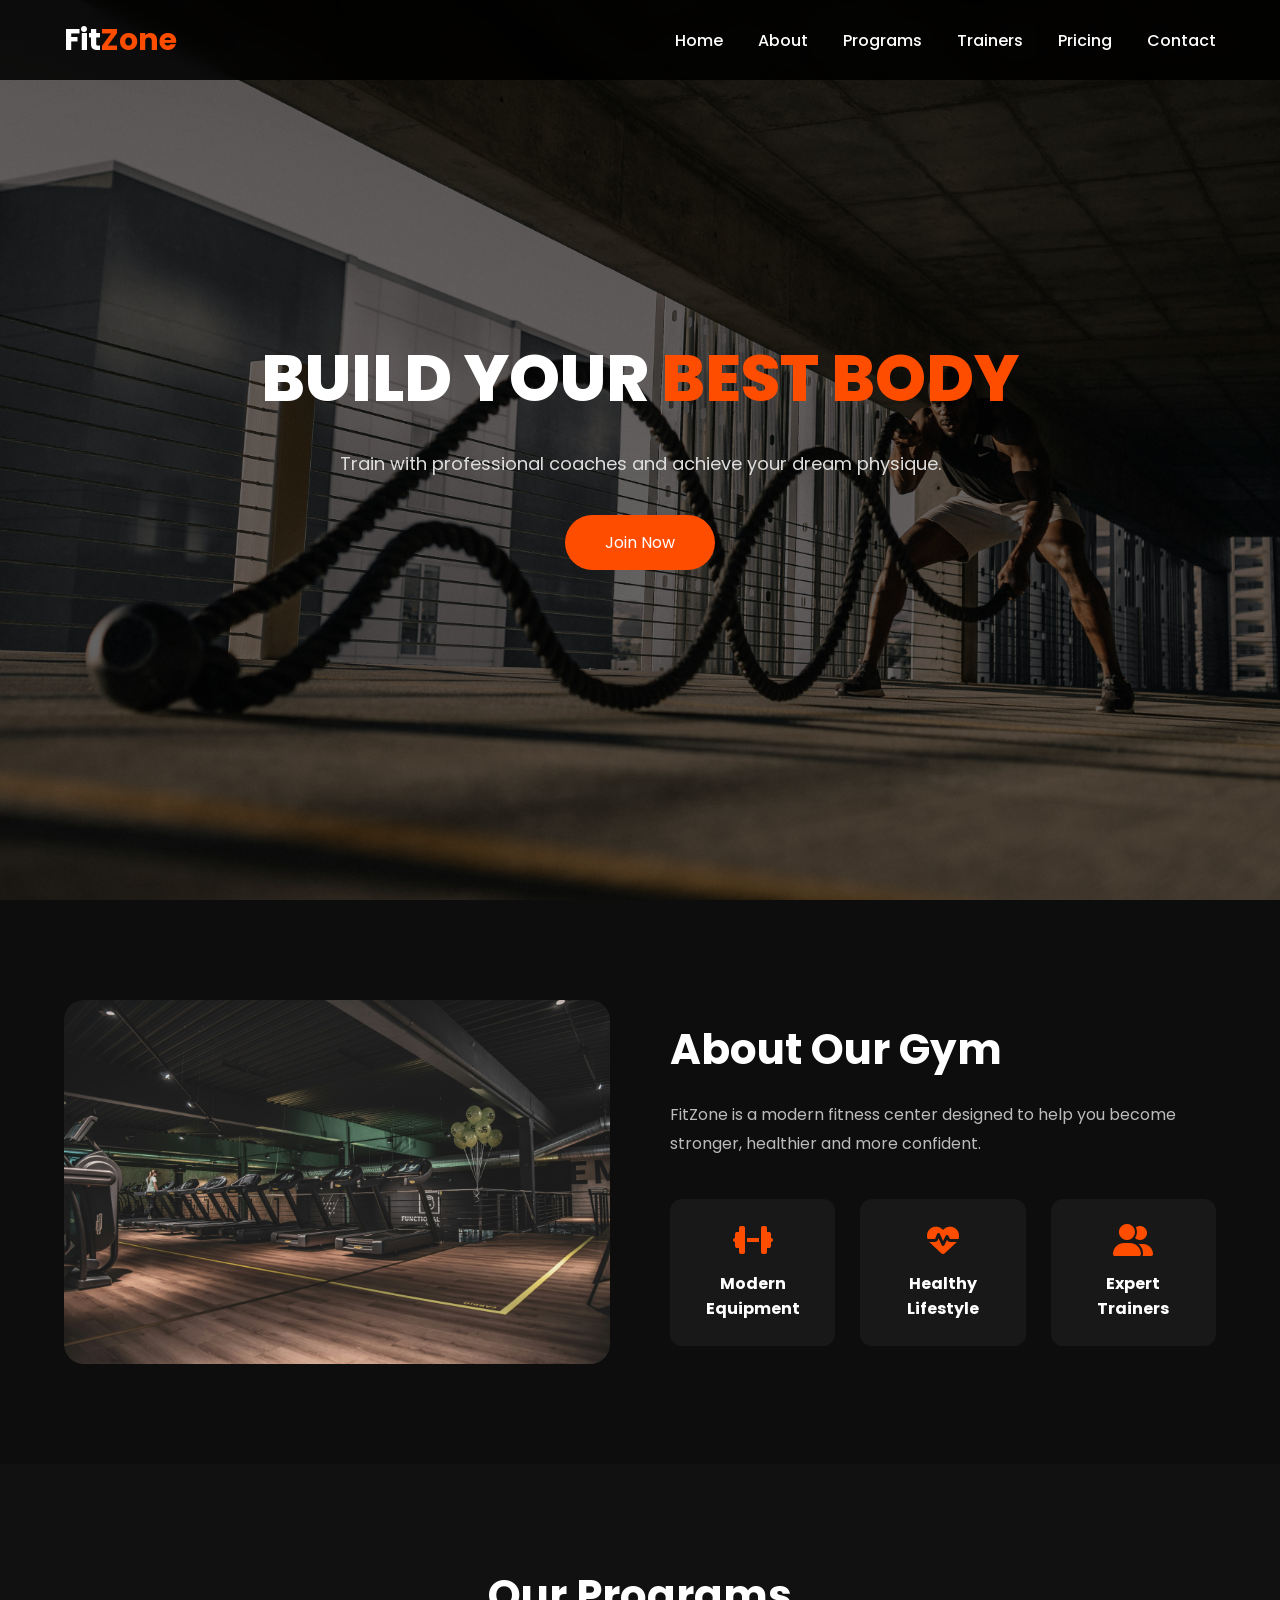
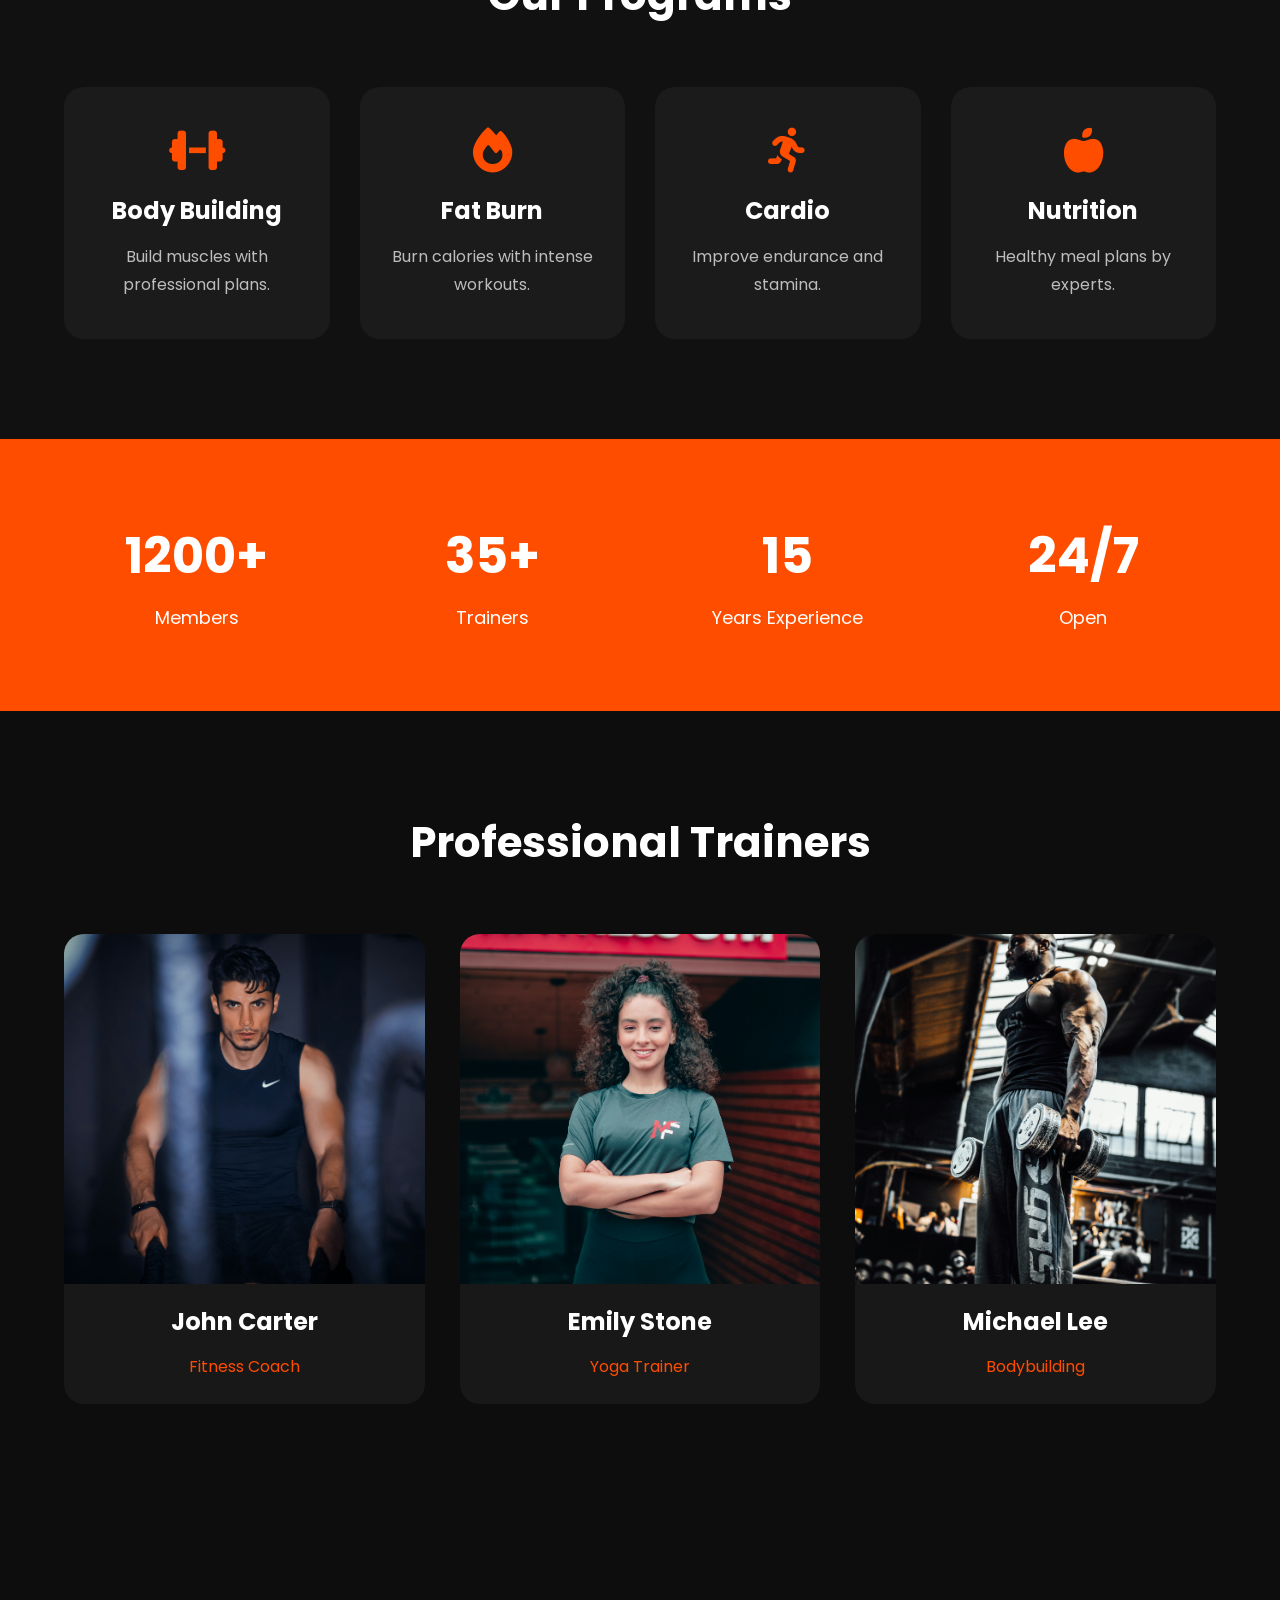
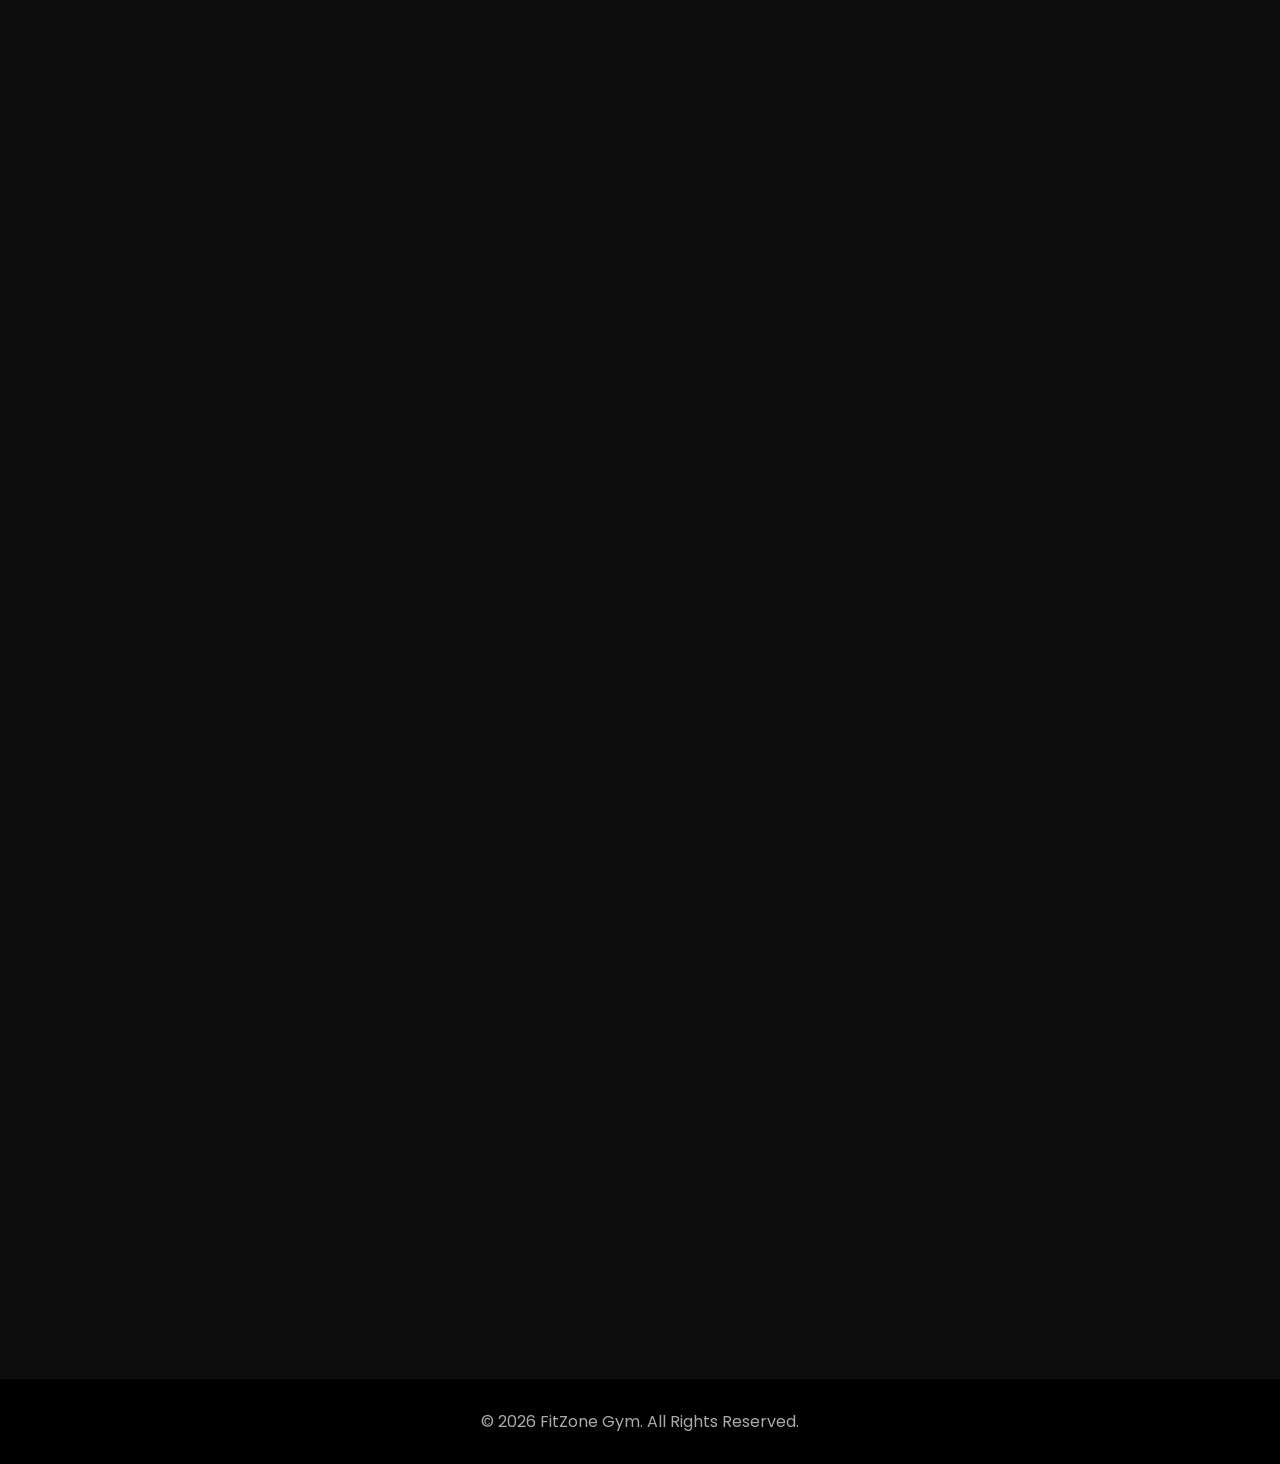
==== index.html @ c0d60f21 "Add initial gym website structure" ====
<!DOCTYPE html>
<html lang="en">
<head>
  <meta charset="UTF-8">
  <meta name="viewport" content="width=device-width, initial-scale=1.0">
  <title>FitZone Gym</title>

  <link rel="preconnect" href="https://fonts.googleapis.com">
  <link rel="preconnect" href="https://fonts.gstatic.com" crossorigin>

  <link href="https://fonts.googleapis.com/css2?family=Poppins:wght@300;400;500;600;700;800&display=swap" rel="stylesheet">

  <link
    rel="stylesheet"
    href="https://cdnjs.cloudflare.com/ajax/libs/font-awesome/6.6.0/css/all.min.css"
  />

  <link rel="stylesheet" href="CSS/style.css">
</head>

<body>

<header>

<div class="container">

<div class="logo">
Fit<span>Zone</span>
</div>

<nav id="nav">

<a href="#home">Home</a>
<a href="#about">About</a>
<a href="#programs">Programs</a>
<a href="#trainers">Trainers</a>
<a href="#pricing">Pricing</a>
<a href="#contact">Contact</a>

</nav>

<div id="menu-btn">
<i class="fas fa-bars"></i>
</div>

</div>

</header>

<section class="hero" id="home">

<div class="overlay"></div>

<div class="hero-content">

<h1>
BUILD YOUR <span>BEST BODY</span>
</h1>

<p>
Train with professional coaches and achieve your dream physique.
</p>

<a href="#pricing" class="btn">
Join Now
</a>

</div>

</section>

<section class="about" id="about">

<div class="container">

<div class="about-image">

<img src="images/about.jpg">

</div>

<div class="about-text">

<h2>About Our Gym</h2>

<p>

FitZone is a modern fitness center designed to help you become stronger,
healthier and more confident.

</p>

<div class="features">

<div>

<i class="fa-solid fa-dumbbell"></i>

<h4>Modern Equipment</h4>

</div>

<div>

<i class="fa-solid fa-heart-pulse"></i>

<h4>Healthy Lifestyle</h4>

</div>

<div>

<i class="fa-solid fa-user-group"></i>

<h4>Expert Trainers</h4>

</div>

</div>

</div>

</div>

</section>

<section class="programs" id="programs">

<div class="title">

<h2>Our Programs</h2>

</div>

<div class="container">

<div class="card">

<i class="fas fa-dumbbell"></i>

<h3>Body Building</h3>

<p>
Build muscles with professional plans.
</p>

</div>

<div class="card">

<i class="fas fa-fire"></i>

<h3>Fat Burn</h3>

<p>

Burn calories with intense workouts.

</p>

</div>

<div class="card">

<i class="fas fa-running"></i>

<h3>Cardio</h3>

<p>

Improve endurance and stamina.

</p>

</div>

<div class="card">

<i class="fas fa-apple-alt"></i>

<h3>Nutrition</h3>

<p>

Healthy meal plans by experts.

</p>

</div>

</div>

</section>

<section class="stats">

<div class="container">

<div>

<h2>1200+</h2>

<p>Members</p>

</div>

<div>

<h2>35+</h2>

<p>Trainers</p>

</div>

<div>

<h2>15</h2>

<p>Years Experience</p>

</div>

<div>

<h2>24/7</h2>

<p>Open</p>

</div>

</div>

</section>

<section class="trainers" id="trainers">

<div class="title">

<h2>Professional Trainers</h2>

</div>

<div class="container">

<div class="trainer">

<img src="images/trainer1.jpg">

<h3>John Carter</h3>

<p>Fitness Coach</p>

</div>

<div class="trainer">

<img src="images/trainer2.jpg">

<h3>Emily Stone</h3>

<p>Yoga Trainer</p>

</div>

<div class="trainer">

<img src="images/trainer3.jpg">

<h3>Michael Lee</h3>

<p>Bodybuilding</p>

</div>

</div>

</section>

<section class="pricing" id="pricing">

<div class="title">

<h2>Membership Plans</h2>

</div>

<div class="container">

<div class="price">

<h3>Basic</h3>

<h1>$29</h1>

<p>Monthly</p>

<ul>

<li>Gym Access</li>

<li>Locker</li>

<li>Free WiFi</li>

</ul>

<a href="#">Choose Plan</a>

</div>

<div class="price active">

<h3>Premium</h3>

<h1>$49</h1>

<p>Monthly</p>

<ul>

<li>Gym Access</li>

<li>Trainer</li>

<li>Nutrition Plan</li>

<li>All Classes</li>

</ul>

<a href="#">Choose Plan</a>

</div>

<div class="price">

<h3>VIP</h3>

<h1>$79</h1>

<p>Monthly</p>

<ul>

<li>Everything Included</li>

<li>Personal Coach</li>

<li>Diet Plan</li>

<li>Priority Support</li>

</ul>

<a href="#">Choose Plan</a>

</div>

</div>

</section>

<section class="contact" id="contact">

<div class="container">

<div class="contact-info">

<h2>Contact Us</h2>

<p>Email: info@fitzone.com</p>

<p>Phone: +20 100 000 0000</p>

</div>

<form>

<input type="text" placeholder="Your Name">

<input type="email" placeholder="Your Email">

<textarea placeholder="Your Message"></textarea>

<button>

Send Message

</button>

</form>

</div>

</section>

<footer>

<p>

© 2026 FitZone Gym. All Rights Reserved.

</p>

</footer>

<script src="JS/main.js"></script>

</body>
</html>
---- CSS/style.css ----
/* ===========================
   Google Font
=========================== */

*{
    margin:0;
    padding:0;
    box-sizing:border-box;
    scroll-behavior:smooth;
    font-family:'Poppins',sans-serif;
}

body{
    background:#0d0d0d;
    color:#fff;
    overflow-x:hidden;
}

img{
    width:100%;
    display:block;
}

a{
    text-decoration:none;
}

ul{
    list-style:none;
}

.container{
    width:90%;
    max-width:1200px;
    margin:auto;
}

/* ===========================
   Header
=========================== */

header{
    position:fixed;
    top:0;
    left:0;
    width:100%;
    background:rgba(0,0,0,.85);
    backdrop-filter:blur(10px);
    z-index:999;
}

header .container{
    display:flex;
    justify-content:space-between;
    align-items:center;
    height:80px;
}

.logo{
    font-size:30px;
    font-weight:700;
    color:#fff;
}

.logo span{
    color:#ff4d00;
}

nav{
    display:flex;
    gap:35px;
}

nav a{
    color:#fff;
    font-weight:500;
    transition:.3s;
}

nav a:hover{
    color:#ff4d00;
}

#menu-btn{
    display:none;
    font-size:28px;
    cursor:pointer;
}

/* ===========================
   Hero
=========================== */

.hero{
    height:100vh;
    background:url("/images/hero.jpg") center/cover no-repeat;
    display:flex;
    align-items:center;
    justify-content:center;
    text-align:center;
    position:relative;
}

.overlay{
    position:absolute;
    inset:0;
    background:rgba(0,0,0,.6);
}

.hero-content{
    position:relative;
    z-index:2;
}

.hero h1{
    font-size:65px;
    font-weight:800;
    margin-bottom:20px;
}

.hero h1 span{
    color:#ff4d00;
}

.hero p{
    max-width:650px;
    margin:auto;
    line-height:1.8;
    color:#ddd;
    font-size:18px;
}

.btn{
    display:inline-block;
    margin-top:35px;
    background:#ff4d00;
    color:#fff;
    padding:15px 40px;
    border-radius:40px;
    transition:.4s;
}

.btn:hover{
    transform:translateY(-5px);
    background:#fff;
    color:#ff4d00;
}

/* ===========================
   About
=========================== */

.about{
    padding:100px 0;
}

.about .container{
    display:grid;
    grid-template-columns:1fr 1fr;
    gap:60px;
    align-items:center;
}

.about img{
    border-radius:20px;
}

.about h2{
    font-size:42px;
    margin-bottom:20px;
}

.about p{
    color:#bbb;
    line-height:1.8;
}

.features{
    display:grid;
    grid-template-columns:repeat(3,1fr);
    gap:25px;
    margin-top:40px;
}

.features div{
    background:#181818;
    padding:25px;
    border-radius:12px;
    text-align:center;
    transition:.4s;
}

.features div:hover{
    transform:translateY(-8px);
}

.features i{
    font-size:32px;
    color:#ff4d00;
    margin-bottom:15px;
}

/* ===========================
   Section Title
=========================== */

.title{
    text-align:center;
    margin-bottom:60px;
}

.title h2{
    font-size:42px;
}
/* ===========================
   Programs
=========================== */

.programs{
    padding:100px 0;
    background:#111;
}

.programs .container{
    display:grid;
    grid-template-columns:repeat(auto-fit,minmax(250px,1fr));
    gap:30px;
}

.card{
    background:#1b1b1b;
    padding:40px 30px;
    text-align:center;
    border-radius:20px;
    transition:.4s;
    border:1px solid transparent;
}

.card:hover{
    transform:translateY(-10px);
    border-color:#ff4d00;
}

.card i{
    font-size:45px;
    color:#ff4d00;
    margin-bottom:20px;
}

.card h3{
    margin-bottom:15px;
    font-size:24px;
}

.card p{
    color:#bdbdbd;
    line-height:1.7;
}

/* ===========================
   Stats
=========================== */

.stats{
    padding:80px 0;
    background:#ff4d00;
}

.stats .container{
    display:grid;
    grid-template-columns:repeat(auto-fit,minmax(180px,1fr));
    text-align:center;
    gap:30px;
}

.stats h2{
    font-size:50px;
    margin-bottom:10px;
}

.stats p{
    font-size:18px;
}

/* ===========================
   Trainers
=========================== */

.trainers{
    padding:100px 0;
}

.trainers .container{
    display:grid;
    grid-template-columns:repeat(auto-fit,minmax(280px,1fr));
    gap:35px;
}

.trainer{
    background:#181818;
    border-radius:20px;
    overflow:hidden;
    text-align:center;
    transition:.4s;
}

.trainer:hover{
    transform:translateY(-10px);
}

.trainer img{
    height:350px;
    object-fit:cover;
}

.trainer h3{
    margin-top:20px;
    font-size:24px;
}

.trainer p{
    color:#ff4d00;
    margin:15px 0 25px;
}

/* ===========================
   Pricing
=========================== */

.pricing{
    padding:100px 0;
    background:#111;
}

.pricing .container{
    display:grid;
    grid-template-columns:repeat(auto-fit,minmax(280px,1fr));
    gap:35px;
}

.price{
    background:#1b1b1b;
    text-align:center;
    padding:45px 30px;
    border-radius:20px;
    transition:.4s;
}

.price:hover{
    transform:translateY(-10px);
}

.price.active{
    border:2px solid #ff4d00;
}

.price h3{
    font-size:28px;
}

.price h1{
    margin:25px 0;
    color:#ff4d00;
    font-size:55px;
}

.price p{
    color:#aaa;
    margin-bottom:25px;
}

.price ul{
    margin-bottom:35px;
}

.price li{
    margin:15px 0;
    color:#ddd;
}

.price a{
    display:inline-block;
    background:#ff4d00;
    color:#fff;
    padding:14px 35px;
    border-radius:40px;
    transition:.3s;
}

.price a:hover{
    background:#fff;
    color:#ff4d00;
}

/* ===========================
   Contact
=========================== */

.contact{
    padding:100px 0;
}

.contact .container{
    display:grid;
    grid-template-columns:1fr 1fr;
    gap:50px;
}

.contact-info h2{
    font-size:42px;
    margin-bottom:20px;
}

.contact-info p{
    margin:15px 0;
    color:#bbb;
}

form{
    display:flex;
    flex-direction:column;
}

form input,
form textarea{
    margin-bottom:20px;
    padding:18px;
    border:none;
    outline:none;
    background:#1b1b1b;
    color:#fff;
    border-radius:10px;
}

form textarea{
    height:170px;
    resize:none;
}

form button{
    border:none;
    padding:16px;
    background:#ff4d00;
    color:#fff;
    font-size:17px;
    cursor:pointer;
    border-radius:10px;
    transition:.3s;
}

form button:hover{
    background:#fff;
    color:#ff4d00;
}

/* ===========================
   Footer
=========================== */

footer{
    background:#000;
    text-align:center;
    padding:30px;
}

footer p{
    color:#aaa;
}
/* ===========================
   Responsive
=========================== */

@media (max-width:991px){

    .about .container,
    .contact .container{
        grid-template-columns:1fr;
    }

    .features{
        grid-template-columns:1fr;
    }

    .hero h1{
        font-size:50px;
    }

    nav{
        position:absolute;
        top:80px;
        left:-100%;
        width:100%;
        background:#111;
        flex-direction:column;
        align-items:center;
        padding:30px 0;
        transition:.4s;
    }

    nav.active{
        left:0;
    }

    #menu-btn{
        display:block;
    }

}

@media (max-width:768px){

    .hero h1{
        font-size:40px;
    }

    .hero p{
        font-size:16px;
        padding:0 20px;
    }

    .title h2,
    .about h2,
    .contact-info h2{
        font-size:32px;
    }

    .stats h2{
        font-size:36px;
    }

}

@media (max-width:480px){

    .hero h1{
        font-size:32px;
    }

    .btn{
        padding:12px 28px;
    }

    .logo{
        font-size:24px;
    }

    .price h1{
        font-size:42px;
    }

}
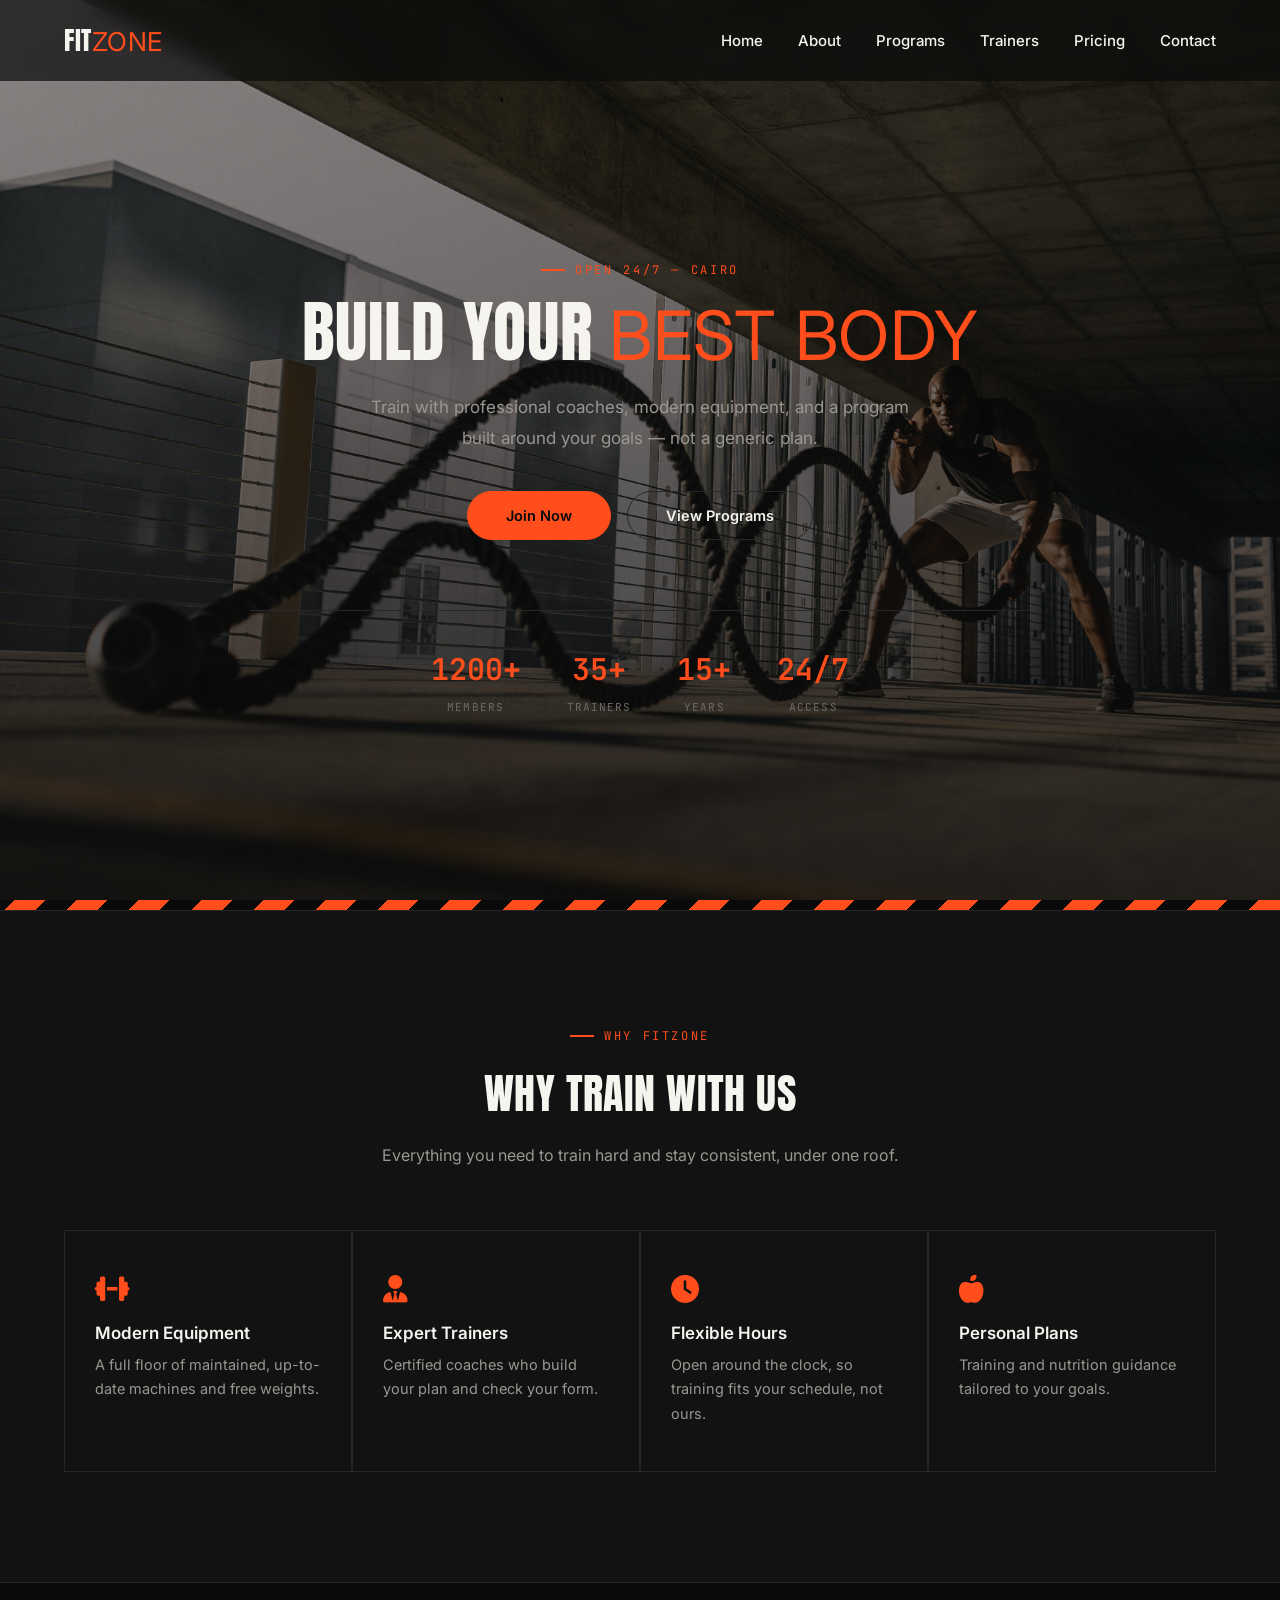
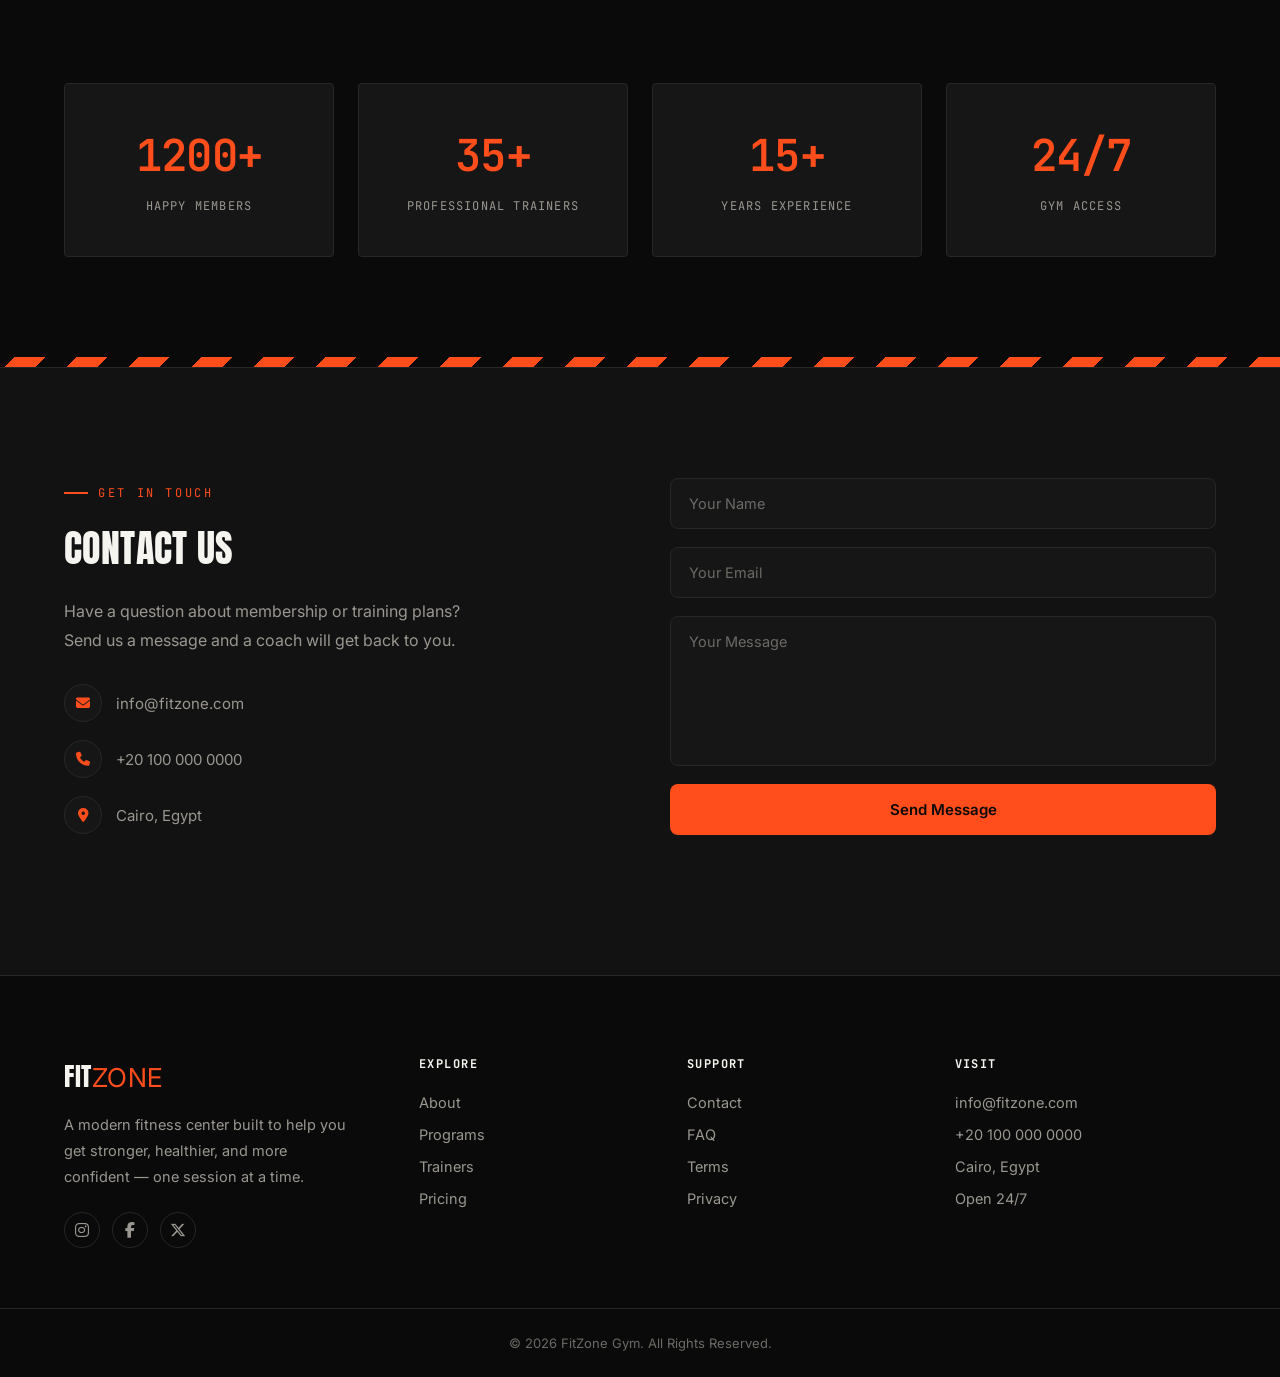
==== commit dacd4ce2: "Final improvements" ====
--- a/index.html
+++ b/index.html
@@ -7,8 +7,7 @@
 
   <link rel="preconnect" href="https://fonts.googleapis.com">
   <link rel="preconnect" href="https://fonts.gstatic.com" crossorigin>
-
-  <link href="https://fonts.googleapis.com/css2?family=Poppins:wght@300;400;500;600;700;800&display=swap" rel="stylesheet">
+  <link href="https://fonts.googleapis.com/css2?family=Anton&family=Inter:wght@400;500;600;700&family=JetBrains+Mono:wght@400;500;600&display=swap" rel="stylesheet">
 
   <link
     rel="stylesheet"
@@ -20,7 +19,7 @@
 
 <body>
 
-<header>
+<header id="siteHeader">
 
 <div class="container">
 
@@ -30,12 +29,12 @@
 
 <nav id="nav">
 
-<a href="#home">Home</a>
-<a href="#about">About</a>
-<a href="#programs">Programs</a>
-<a href="#trainers">Trainers</a>
-<a href="#pricing">Pricing</a>
-<a href="#contact">Contact</a>
+<a href="index.html">Home</a>
+<a href="Pages/about.html">About</a>
+<a href="Pages/programs.html">Programs</a>
+<a href="Pages/trainers.html">Trainers</a>
+<a href="Pages/pricing.html">Pricing</a>
+<a href="Pages/contact.html">Contact</a>
 
 </nav>
 
@@ -47,360 +46,229 @@
 
 </header>
 
+<!-- ================= Hero ================= -->
 <section class="hero" id="home">
 
-<div class="overlay"></div>
-
 <div class="hero-content">
+
+<span class="eyebrow">Open 24/7 — Cairo</span>
 
 <h1>
 BUILD YOUR <span>BEST BODY</span>
 </h1>
 
 <p>
-Train with professional coaches and achieve your dream physique.
+Train with professional coaches, modern equipment, and a program built
+around your goals — not a generic plan.
 </p>
 
-<a href="#pricing" class="btn">
-Join Now
-</a>
-
-</div>
-
-</section>
-
-<section class="about" id="about">
-
-<div class="container">
-
-<div class="about-image">
-
-<img src="images/about.jpg">
-
-</div>
-
-<div class="about-text">
-
-<h2>About Our Gym</h2>
-
-<p>
-
-FitZone is a modern fitness center designed to help you become stronger,
-healthier and more confident.
-
-</p>
-
-<div class="features">
-
-<div>
-
-<i class="fa-solid fa-dumbbell"></i>
-
-<h4>Modern Equipment</h4>
-
-</div>
-
-<div>
-
-<i class="fa-solid fa-heart-pulse"></i>
-
-<h4>Healthy Lifestyle</h4>
-
-</div>
-
-<div>
-
-<i class="fa-solid fa-user-group"></i>
-
-<h4>Expert Trainers</h4>
-
-</div>
-
-</div>
-
-</div>
-
-</div>
-
-</section>
-
-<section class="programs" id="programs">
+<div class="hero-actions">
+<a href="Pages/pricing.html" class="btn">Join Now</a>
+<a href="Pages/programs.html" class="btn-ghost">View Programs</a>
+</div>
+
+<div class="hero-stats">
+<div>
+<h3>1200+</h3>
+<span>Members</span>
+</div>
+<div>
+<h3>35+</h3>
+<span>Trainers</span>
+</div>
+<div>
+<h3>15+</h3>
+<span>Years</span>
+</div>
+<div>
+<h3>24/7</h3>
+<span>Access</span>
+</div>
+</div>
+
+</div>
+
+</section>
+
+<div class="tape-divider"></div>
+
+<!-- ================= Highlights ================= -->
+<section class="highlights">
+
+<div class="container">
 
 <div class="title">
-
-<h2>Our Programs</h2>
-
-</div>
-
-<div class="container">
-
-<div class="card">
-
+<span class="eyebrow">Why FitZone</span>
+<h2>Why Train With Us</h2>
+<p>Everything you need to train hard and stay consistent, under one roof.</p>
+</div>
+
+<div class="highlights-grid">
+
+<div class="highlight">
 <i class="fas fa-dumbbell"></i>
-
-<h3>Body Building</h3>
-
-<p>
-Build muscles with professional plans.
-</p>
-
-</div>
-
-<div class="card">
-
-<i class="fas fa-fire"></i>
-
-<h3>Fat Burn</h3>
-
-<p>
-
-Burn calories with intense workouts.
-
-</p>
-
-</div>
-
-<div class="card">
-
-<i class="fas fa-running"></i>
-
-<h3>Cardio</h3>
-
-<p>
-
-Improve endurance and stamina.
-
-</p>
-
-</div>
-
-<div class="card">
-
+<h3>Modern Equipment</h3>
+<p>A full floor of maintained, up-to-date machines and free weights.</p>
+</div>
+
+<div class="highlight">
+<i class="fas fa-user-tie"></i>
+<h3>Expert Trainers</h3>
+<p>Certified coaches who build your plan and check your form.</p>
+</div>
+
+<div class="highlight">
+<i class="fas fa-clock"></i>
+<h3>Flexible Hours</h3>
+<p>Open around the clock, so training fits your schedule, not ours.</p>
+</div>
+
+<div class="highlight">
 <i class="fas fa-apple-alt"></i>
-
-<h3>Nutrition</h3>
-
-<p>
-
-Healthy meal plans by experts.
-
-</p>
-
-</div>
-
-</div>
-
-</section>
-
-<section class="stats">
-
-<div class="container">
-
-<div>
-
+<h3>Personal Plans</h3>
+<p>Training and nutrition guidance tailored to your goals.</p>
+</div>
+
+</div>
+
+</div>
+
+</section>
+
+<!-- ================= Stats ================= -->
+<section class="home-stats">
+
+<div class="container">
+
+<div class="stat-box">
 <h2>1200+</h2>
-
-<p>Members</p>
-
-</div>
-
-<div>
-
+<span>Happy Members</span>
+</div>
+
+<div class="stat-box">
 <h2>35+</h2>
-
-<p>Trainers</p>
-
-</div>
-
-<div>
-
-<h2>15</h2>
-
-<p>Years Experience</p>
-
-</div>
-
-<div>
-
+<span>Professional Trainers</span>
+</div>
+
+<div class="stat-box">
+<h2>15+</h2>
+<span>Years Experience</span>
+</div>
+
+<div class="stat-box">
 <h2>24/7</h2>
-
-<p>Open</p>
-
-</div>
-
-</div>
-
-</section>
-
-<section class="trainers" id="trainers">
-
-<div class="title">
-
-<h2>Professional Trainers</h2>
-
-</div>
-
-<div class="container">
-
-<div class="trainer">
-
-<img src="images/trainer1.jpg">
-
-<h3>John Carter</h3>
-
-<p>Fitness Coach</p>
-
-</div>
-
-<div class="trainer">
-
-<img src="images/trainer2.jpg">
-
-<h3>Emily Stone</h3>
-
-<p>Yoga Trainer</p>
-
-</div>
-
-<div class="trainer">
-
-<img src="images/trainer3.jpg">
-
-<h3>Michael Lee</h3>
-
-<p>Bodybuilding</p>
-
-</div>
-
-</div>
-
-</section>
-
-<section class="pricing" id="pricing">
-
-<div class="title">
-
-<h2>Membership Plans</h2>
-
-</div>
-
-<div class="container">
-
-<div class="price">
-
-<h3>Basic</h3>
-
-<h1>$29</h1>
-
-<p>Monthly</p>
-
+<span>Gym Access</span>
+</div>
+
+</div>
+
+</section>
+
+<div class="tape-divider"></div>
+
+<!-- ================= Contact ================= -->
+<section class="contact" id="contact">
+
+<div class="container">
+
+<div class="contact-info">
+
+<span class="eyebrow">Get In Touch</span>
+<h2>Contact Us</h2>
+
+<p>Have a question about membership or training plans? Send us a message
+and a coach will get back to you.</p>
+
+<div class="contact-line">
+<i class="fas fa-envelope"></i>
+<span>info@fitzone.com</span>
+</div>
+
+<div class="contact-line">
+<i class="fas fa-phone"></i>
+<span>+20 100 000 0000</span>
+</div>
+
+<div class="contact-line">
+<i class="fas fa-location-dot"></i>
+<span>Cairo, Egypt</span>
+</div>
+
+</div>
+
+<form id="contactForm">
+
+<input type="text" placeholder="Your Name" name="name" required>
+
+<input type="email" placeholder="Your Email" name="email" required>
+
+<textarea placeholder="Your Message" name="message" required></textarea>
+
+<button type="submit">Send Message</button>
+
+<p class="form-status" id="formStatus"></p>
+
+</form>
+
+</div>
+
+</section>
+
+<!-- ================= Footer ================= -->
+<footer>
+
+<div class="container">
+
+<div class="footer-grid">
+
+<div class="footer-brand">
+<div class="logo">Fit<span>Zone</span></div>
+<p>A modern fitness center built to help you get stronger, healthier,
+and more confident — one session at a time.</p>
+<div class="footer-social">
+<a href="#" aria-label="Instagram"><i class="fab fa-instagram"></i></a>
+<a href="#" aria-label="Facebook"><i class="fab fa-facebook-f"></i></a>
+<a href="#" aria-label="X"><i class="fab fa-x-twitter"></i></a>
+</div>
+</div>
+
+<div class="footer-col">
+<h4>Explore</h4>
 <ul>
-
-<li>Gym Access</li>
-
-<li>Locker</li>
-
-<li>Free WiFi</li>
-
+<li><a href="Pages/about.html">About</a></li>
+<li><a href="Pages/programs.html">Programs</a></li>
+<li><a href="Pages/trainers.html">Trainers</a></li>
+<li><a href="Pages/pricing.html">Pricing</a></li>
 </ul>
-
-<a href="#">Choose Plan</a>
-
-</div>
-
-<div class="price active">
-
-<h3>Premium</h3>
-
-<h1>$49</h1>
-
-<p>Monthly</p>
-
+</div>
+
+<div class="footer-col">
+<h4>Support</h4>
 <ul>
-
-<li>Gym Access</li>
-
-<li>Trainer</li>
-
-<li>Nutrition Plan</li>
-
-<li>All Classes</li>
-
+<li><a href="Pages/contact.html">Contact</a></li>
+<li><a href="#faq">FAQ</a></li>
+<li><a href="#terms">Terms</a></li>
+<li><a href="#privacy">Privacy</a></li>
 </ul>
-
-<a href="#">Choose Plan</a>
-
-</div>
-
-<div class="price">
-
-<h3>VIP</h3>
-
-<h1>$79</h1>
-
-<p>Monthly</p>
-
+</div>
+
+<div class="footer-col">
+<h4>Visit</h4>
 <ul>
-
-<li>Everything Included</li>
-
-<li>Personal Coach</li>
-
-<li>Diet Plan</li>
-
-<li>Priority Support</li>
-
+<li><a href="#">info@fitzone.com</a></li>
+<li><a href="#">+20 100 000 0000</a></li>
+<li><a href="#">Cairo, Egypt</a></li>
+<li><a href="#">Open 24/7</a></li>
 </ul>
-
-<a href="#">Choose Plan</a>
-
-</div>
-
-</div>
-
-</section>
-
-<section class="contact" id="contact">
-
-<div class="container">
-
-<div class="contact-info">
-
-<h2>Contact Us</h2>
-
-<p>Email: info@fitzone.com</p>
-
-<p>Phone: +20 100 000 0000</p>
-
-</div>
-
-<form>
-
-<input type="text" placeholder="Your Name">
-
-<input type="email" placeholder="Your Email">
-
-<textarea placeholder="Your Message"></textarea>
-
-<button>
-
-Send Message
-
-</button>
-
-</form>
-
-</div>
-
-</section>
-
-<footer>
-
-<p>
-
-© 2026 FitZone Gym. All Rights Reserved.
-
-</p>
+</div>
+
+</div>
+
+</div>
+
+<div class="footer-bottom">
+<p>© 2026 FitZone Gym. All Rights Reserved.</p>
+</div>
 
 </footer>
 
--- a/CSS/style.css
+++ b/CSS/style.css
@@ -1,18 +1,36 @@
-/* ===========================
-   Google Font
-=========================== */
+/* ===========================================================
+   FitZone — Base stylesheet 
+=========================================================== */
+
+:root{
+    --black:        #0a0a0a;
+    --black-soft:   #121212;
+    --card:         #161616;
+    --card-hover:   #1c1c1c;
+    --border:       #272727;
+    --white:        #f5f4ef;
+    --muted:        #9a9791;
+    --muted-dim:    #6c6a66;
+    --orange:       #ff4d1c;
+    --orange-bright:#ff7a3d;
+    --orange-dim:   rgba(255,77,28,.18);
+
+    --font-display: 'Anton', sans-serif;
+    --font-body:    'Inter', sans-serif;
+    --font-mono:    'JetBrains Mono', monospace;
+}
 
 *{
     margin:0;
     padding:0;
     box-sizing:border-box;
     scroll-behavior:smooth;
-    font-family:'Poppins',sans-serif;
+    font-family:var(--font-body);
 }
 
 body{
-    background:#0d0d0d;
-    color:#fff;
+    background:var(--black);
+    color:var(--white);
     overflow-x:hidden;
 }
 
@@ -23,6 +41,7 @@
 
 a{
     text-decoration:none;
+    color:inherit;
 }
 
 ul{
@@ -35,18 +54,53 @@
     margin:auto;
 }
 
-/* ===========================
+.eyebrow{
+    display:inline-flex;
+    align-items:center;
+    gap:10px;
+    font-family:var(--font-mono);
+    font-size:12px;
+    letter-spacing:.22em;
+    text-transform:uppercase;
+    color:var(--orange);
+    margin-bottom:18px;
+}
+
+.eyebrow::before{
+    content:"";
+    width:24px;
+    height:2px;
+    background:var(--orange);
+}
+
+.tape-divider{
+    height:10px;
+    background:repeating-linear-gradient(
+        -45deg,
+        var(--orange) 0 22px,
+        var(--black) 22px 44px
+    );
+}
+
+/* ===========================================================
    Header
-=========================== */
+=========================================================== */
 
 header{
     position:fixed;
     top:0;
     left:0;
     width:100%;
-    background:rgba(0,0,0,.85);
+    background:rgba(10,10,10,.7);
     backdrop-filter:blur(10px);
+    border-bottom:1px solid transparent;
     z-index:999;
+    transition:background .3s ease, border-color .3s ease;
+}
+
+header.scrolled{
+    background:rgba(10,10,10,.92);
+    border-bottom-color:var(--border);
 }
 
 header .container{
@@ -57,13 +111,16 @@
 }
 
 .logo{
-    font-size:30px;
-    font-weight:700;
-    color:#fff;
+    font-family:var(--font-display);
+    font-weight:400;
+    font-size:26px;
+    letter-spacing:.02em;
+    text-transform:uppercase;
+    color:var(--white);
 }
 
 .logo span{
-    color:#ff4d00;
+    color:var(--orange);
 }
 
 nav{
@@ -72,348 +129,366 @@
 }
 
 nav a{
-    color:#fff;
+    position:relative;
+    color:var(--white);
     font-weight:500;
-    transition:.3s;
+    font-size:15px;
+    transition:color .3s ease;
+    padding:4px 0;
+}
+
+nav a::after{
+    content:"";
+    position:absolute;
+    left:0;
+    bottom:-2px;
+    width:0;
+    height:2px;
+    background:var(--orange);
+    transition:width .3s ease;
 }
 
 nav a:hover{
-    color:#ff4d00;
+    color:var(--orange);
+}
+
+nav a:hover::after{
+    width:100%;
 }
 
 #menu-btn{
     display:none;
-    font-size:28px;
+    font-size:24px;
+    color:var(--white);
     cursor:pointer;
 }
 
-/* ===========================
+/* ===========================================================
    Hero
-=========================== */
+=========================================================== */
 
 .hero{
-    height:100vh;
-    background:url("/images/hero.jpg") center/cover no-repeat;
+    min-height:100vh;
+    background:linear-gradient(180deg, rgba(10,10,10,.4), rgba(10,10,10,.85)),
+               url("../images/hero.jpg") center/cover no-repeat;
+    background-color:var(--black-soft);
     display:flex;
     align-items:center;
     justify-content:center;
     text-align:center;
     position:relative;
-}
-
-.overlay{
-    position:absolute;
-    inset:0;
-    background:rgba(0,0,0,.6);
+    padding:160px 0 90px;
 }
 
 .hero-content{
     position:relative;
     z-index:2;
+    width:90%;
+    max-width:780px;
+    margin:auto;
+}
+
+.hero .eyebrow{
+    justify-content:center;
 }
 
 .hero h1{
-    font-size:65px;
-    font-weight:800;
-    margin-bottom:20px;
+    font-family:var(--font-display);
+    font-weight:400;
+    letter-spacing:.01em;
+    text-transform:uppercase;
+    font-size:68px;
+    line-height:1.03;
+    margin-bottom:22px;
 }
 
 .hero h1 span{
-    color:#ff4d00;
+    color:var(--orange);
 }
 
 .hero p{
-    max-width:650px;
+    max-width:560px;
     margin:auto;
     line-height:1.8;
-    color:#ddd;
-    font-size:18px;
+    color:var(--muted);
+    font-size:17px;
+}
+
+.hero-actions{
+    display:flex;
+    flex-wrap:wrap;
+    gap:16px;
+    justify-content:center;
+    margin-top:38px;
 }
 
 .btn{
     display:inline-block;
-    margin-top:35px;
-    background:#ff4d00;
-    color:#fff;
-    padding:15px 40px;
+    background:var(--orange);
+    color:var(--black);
+    font-weight:600;
+    font-size:14.5px;
+    padding:15px 38px;
     border-radius:40px;
-    transition:.4s;
+    transition:.35s ease;
+    border:1px solid var(--orange);
 }
 
 .btn:hover{
-    transform:translateY(-5px);
-    background:#fff;
-    color:#ff4d00;
-}
-
-/* ===========================
-   About
-=========================== */
-
-.about{
+    transform:translateY(-4px);
+    background:var(--orange-bright);
+    border-color:var(--orange-bright);
+}
+
+.btn-ghost{
+    display:inline-block;
+    background:transparent;
+    color:var(--white);
+    font-weight:600;
+    font-size:14.5px;
+    padding:15px 38px;
+    border-radius:40px;
+    border:1px solid var(--border);
+    transition:.35s ease;
+}
+
+.btn-ghost:hover{
+    transform:translateY(-4px);
+    border-color:var(--white);
+}
+
+.hero-stats{
+    display:flex;
+    flex-wrap:wrap;
+    justify-content:center;
+    gap:46px;
+    margin-top:70px;
+    padding-top:38px;
+    border-top:1px solid var(--border);
+}
+
+.hero-stats div{
+    text-align:center;
+}
+
+.hero-stats h3{
+    font-family:var(--font-mono);
+    font-variant-numeric:tabular-nums;
+    color:var(--orange);
+    font-size:30px;
+    font-weight:600;
+    margin-bottom:6px;
+}
+
+.hero-stats span{
+    font-family:var(--font-mono);
+    font-size:11px;
+    letter-spacing:.1em;
+    text-transform:uppercase;
+    color:var(--muted-dim);
+}
+
+/* ===========================================================
+   Section Title
+=========================================================== */
+
+.title{
+    text-align:center;
+    margin-bottom:60px;
+}
+
+.title .eyebrow{
+    justify-content:center;
+}
+
+.title h2{
+    font-family:var(--font-display);
+    font-weight:400;
+    letter-spacing:.01em;
+    text-transform:uppercase;
+    font-size:42px;
+    color:var(--white);
+    margin-bottom:16px;
+}
+
+.title p{
+    color:var(--muted);
+    max-width:560px;
+    margin:auto;
+    line-height:1.8;
+    font-size:16px;
+}
+
+/* ===========================================================
+   Highlights (home page "why train with us" strip)
+=========================================================== */
+
+.highlights{
+    padding:110px 0;
+    background:var(--black-soft);
+    border-top:1px solid var(--border);
+    border-bottom:1px solid var(--border);
+}
+
+.highlights-grid{
+    display:grid;
+    grid-template-columns:repeat(auto-fit,minmax(230px,1fr));
+    gap:2px;
+    background:var(--border);
+    border:1px solid var(--border);
+}
+
+.highlight{
+    background:var(--black-soft);
+    padding:44px 30px;
+    text-align:left;
+    transition:.35s ease;
+    position:relative;
+    overflow:hidden;
+}
+
+.highlight::after{
+    content:"";
+    position:absolute;
+    inset:auto auto -40px -40px;
+    width:80px;
+    height:80px;
+    background:var(--orange);
+    border-radius:50%;
+    opacity:0;
+    filter:blur(30px);
+    transition:opacity .35s ease;
+}
+
+.highlight:hover{
+    background:var(--card-hover);
+}
+
+.highlight:hover::after{
+    opacity:.35;
+}
+
+.highlight i{
+    font-size:28px;
+    color:var(--orange);
+    margin-bottom:20px;
+    display:block;
+}
+
+.highlight h3{
+    font-size:17px;
+    font-weight:600;
+    color:var(--white);
+    margin-bottom:10px;
+}
+
+.highlight p{
+    color:var(--muted);
+    font-size:14.5px;
+    line-height:1.7;
+}
+
+/* ===========================================================
+   Home stats band
+=========================================================== */
+
+.home-stats{
     padding:100px 0;
-}
-
-.about .container{
+    background:var(--black);
+}
+
+.home-stats .container{
+    display:grid;
+    grid-template-columns:repeat(auto-fit,minmax(220px,1fr));
+    gap:24px;
+}
+
+.stat-box{
+    background:var(--card);
+    border:1px solid var(--border);
+    border-radius:4px;
+    padding:42px 30px;
+    text-align:center;
+    transition:.35s ease;
+}
+
+.stat-box:hover{
+    transform:translateY(-6px);
+    border-color:var(--orange);
+    box-shadow:0 20px 40px rgba(255,77,28,.12);
+}
+
+.stat-box h2{
+    font-family:var(--font-mono);
+    font-variant-numeric:tabular-nums;
+    color:var(--orange);
+    font-size:44px;
+    font-weight:600;
+    margin-bottom:10px;
+    letter-spacing:-.02em;
+}
+
+.stat-box span{
+    font-family:var(--font-mono);
+    text-transform:uppercase;
+    letter-spacing:.1em;
+    color:var(--muted);
+    font-size:12px;
+}
+
+/* ===========================================================
+   Contact
+=========================================================== */
+
+.contact{
+    padding:110px 0;
+    background:var(--black-soft);
+    border-top:1px solid var(--border);
+}
+
+.contact .container{
     display:grid;
     grid-template-columns:1fr 1fr;
     gap:60px;
+}
+
+.contact-info h2{
+    font-family:var(--font-display);
+    font-weight:400;
+    letter-spacing:.01em;
+    text-transform:uppercase;
+    font-size:38px;
+    margin-bottom:20px;
+}
+
+.contact-info > p{
+    color:var(--muted);
+    line-height:1.8;
+    max-width:42ch;
+    margin-bottom:30px;
+}
+
+.contact-line{
+    display:flex;
     align-items:center;
-}
-
-.about img{
-    border-radius:20px;
-}
-
-.about h2{
-    font-size:42px;
-    margin-bottom:20px;
-}
-
-.about p{
-    color:#bbb;
-    line-height:1.8;
-}
-
-.features{
-    display:grid;
-    grid-template-columns:repeat(3,1fr);
-    gap:25px;
-    margin-top:40px;
-}
-
-.features div{
-    background:#181818;
-    padding:25px;
-    border-radius:12px;
-    text-align:center;
-    transition:.4s;
-}
-
-.features div:hover{
-    transform:translateY(-8px);
-}
-
-.features i{
-    font-size:32px;
-    color:#ff4d00;
-    margin-bottom:15px;
-}
-
-/* ===========================
-   Section Title
-=========================== */
-
-.title{
-    text-align:center;
-    margin-bottom:60px;
-}
-
-.title h2{
-    font-size:42px;
-}
-/* ===========================
-   Programs
-=========================== */
-
-.programs{
-    padding:100px 0;
-    background:#111;
-}
-
-.programs .container{
-    display:grid;
-    grid-template-columns:repeat(auto-fit,minmax(250px,1fr));
-    gap:30px;
-}
-
-.card{
-    background:#1b1b1b;
-    padding:40px 30px;
-    text-align:center;
-    border-radius:20px;
-    transition:.4s;
-    border:1px solid transparent;
-}
-
-.card:hover{
-    transform:translateY(-10px);
-    border-color:#ff4d00;
-}
-
-.card i{
-    font-size:45px;
-    color:#ff4d00;
-    margin-bottom:20px;
-}
-
-.card h3{
-    margin-bottom:15px;
-    font-size:24px;
-}
-
-.card p{
-    color:#bdbdbd;
-    line-height:1.7;
-}
-
-/* ===========================
-   Stats
-=========================== */
-
-.stats{
-    padding:80px 0;
-    background:#ff4d00;
-}
-
-.stats .container{
-    display:grid;
-    grid-template-columns:repeat(auto-fit,minmax(180px,1fr));
-    text-align:center;
-    gap:30px;
-}
-
-.stats h2{
-    font-size:50px;
-    margin-bottom:10px;
-}
-
-.stats p{
-    font-size:18px;
-}
-
-/* ===========================
-   Trainers
-=========================== */
-
-.trainers{
-    padding:100px 0;
-}
-
-.trainers .container{
-    display:grid;
-    grid-template-columns:repeat(auto-fit,minmax(280px,1fr));
-    gap:35px;
-}
-
-.trainer{
-    background:#181818;
-    border-radius:20px;
-    overflow:hidden;
-    text-align:center;
-    transition:.4s;
-}
-
-.trainer:hover{
-    transform:translateY(-10px);
-}
-
-.trainer img{
-    height:350px;
-    object-fit:cover;
-}
-
-.trainer h3{
-    margin-top:20px;
-    font-size:24px;
-}
-
-.trainer p{
-    color:#ff4d00;
-    margin:15px 0 25px;
-}
-
-/* ===========================
-   Pricing
-=========================== */
-
-.pricing{
-    padding:100px 0;
-    background:#111;
-}
-
-.pricing .container{
-    display:grid;
-    grid-template-columns:repeat(auto-fit,minmax(280px,1fr));
-    gap:35px;
-}
-
-.price{
-    background:#1b1b1b;
-    text-align:center;
-    padding:45px 30px;
-    border-radius:20px;
-    transition:.4s;
-}
-
-.price:hover{
-    transform:translateY(-10px);
-}
-
-.price.active{
-    border:2px solid #ff4d00;
-}
-
-.price h3{
-    font-size:28px;
-}
-
-.price h1{
-    margin:25px 0;
-    color:#ff4d00;
-    font-size:55px;
-}
-
-.price p{
-    color:#aaa;
-    margin-bottom:25px;
-}
-
-.price ul{
-    margin-bottom:35px;
-}
-
-.price li{
-    margin:15px 0;
-    color:#ddd;
-}
-
-.price a{
-    display:inline-block;
-    background:#ff4d00;
-    color:#fff;
-    padding:14px 35px;
-    border-radius:40px;
-    transition:.3s;
-}
-
-.price a:hover{
-    background:#fff;
-    color:#ff4d00;
-}
-
-/* ===========================
-   Contact
-=========================== */
-
-.contact{
-    padding:100px 0;
-}
-
-.contact .container{
-    display:grid;
-    grid-template-columns:1fr 1fr;
-    gap:50px;
-}
-
-.contact-info h2{
-    font-size:42px;
-    margin-bottom:20px;
-}
-
-.contact-info p{
-    margin:15px 0;
-    color:#bbb;
+    gap:14px;
+    margin:18px 0;
+    color:var(--muted);
+    font-size:15px;
+}
+
+.contact-line i{
+    width:38px;
+    height:38px;
+    flex:none;
+    display:flex;
+    align-items:center;
+    justify-content:center;
+    background:var(--card);
+    border:1px solid var(--border);
+    border-radius:50%;
+    color:var(--orange);
+    font-size:14px;
 }
 
 form{
@@ -423,62 +498,175 @@
 
 form input,
 form textarea{
-    margin-bottom:20px;
-    padding:18px;
-    border:none;
+    margin-bottom:18px;
+    padding:16px 18px;
+    border:1px solid var(--border);
     outline:none;
-    background:#1b1b1b;
-    color:#fff;
-    border-radius:10px;
+    background:var(--card);
+    color:var(--white);
+    border-radius:8px;
+    font-size:14.5px;
+    font-family:var(--font-body);
+    transition:border-color .3s ease;
+}
+
+form input::placeholder,
+form textarea::placeholder{
+    color:var(--muted-dim);
+}
+
+form input:focus,
+form textarea:focus{
+    border-color:var(--orange);
 }
 
 form textarea{
-    height:170px;
+    height:150px;
     resize:none;
 }
 
 form button{
     border:none;
     padding:16px;
-    background:#ff4d00;
-    color:#fff;
-    font-size:17px;
+    background:var(--orange);
+    color:var(--black);
+    font-size:15px;
+    font-weight:600;
     cursor:pointer;
-    border-radius:10px;
-    transition:.3s;
+    border-radius:8px;
+    transition:.3s ease;
 }
 
 form button:hover{
-    background:#fff;
-    color:#ff4d00;
-}
-
-/* ===========================
+    background:var(--orange-bright);
+}
+
+.form-status{
+    margin-top:14px;
+    font-family:var(--font-mono);
+    font-size:12.5px;
+    color:var(--orange);
+    min-height:16px;
+}
+
+/* ===========================================================
    Footer
-=========================== */
+=========================================================== */
 
 footer{
-    background:#000;
+    background:var(--black);
+    border-top:1px solid var(--border);
+    padding:80px 0 0;
+}
+
+.footer-grid{
+    display:grid;
+    grid-template-columns:1.4fr 1fr 1fr 1.2fr;
+    gap:50px;
+    padding-bottom:60px;
+}
+
+.footer-brand .logo{
+    display:inline-block;
+    margin-bottom:16px;
+}
+
+.footer-brand p{
+    color:var(--muted);
+    line-height:1.8;
+    font-size:14.5px;
+    max-width:32ch;
+    margin-bottom:22px;
+}
+
+.footer-social{
+    display:flex;
+    gap:12px;
+}
+
+.footer-social a{
+    width:36px;
+    height:36px;
+    display:flex;
+    align-items:center;
+    justify-content:center;
+    border:1px solid var(--border);
+    border-radius:50%;
+    color:var(--muted);
+    transition:.3s ease;
+}
+
+.footer-social a:hover{
+    color:var(--black);
+    background:var(--orange);
+    border-color:var(--orange);
+}
+
+.footer-col h4{
+    font-family:var(--font-mono);
+    font-size:12px;
+    letter-spacing:.12em;
+    text-transform:uppercase;
+    color:var(--white);
+    margin-bottom:20px;
+}
+
+.footer-col ul li{
+    margin-bottom:12px;
+}
+
+.footer-col ul li a{
+    color:var(--muted);
+    font-size:14.5px;
+    transition:color .3s ease;
+}
+
+.footer-col ul li a:hover{
+    color:var(--orange);
+}
+
+.footer-bottom{
+    border-top:1px solid var(--border);
+    padding:26px 0;
     text-align:center;
-    padding:30px;
-}
-
-footer p{
-    color:#aaa;
-}
-/* ===========================
+}
+
+.footer-bottom p{
+    color:var(--muted-dim);
+    font-size:13px;
+}
+
+/* ===========================================================
+   Motion & accessibility
+=========================================================== */
+
+a:focus-visible,
+button:focus-visible,
+input:focus-visible,
+textarea:focus-visible{
+    outline:2px solid var(--orange);
+    outline-offset:3px;
+}
+
+@media (prefers-reduced-motion: reduce){
+    *{
+        transition:none !important;
+        animation:none !important;
+    }
+}
+
+/* ===========================================================
    Responsive
-=========================== */
+=========================================================== */
 
 @media (max-width:991px){
 
-    .about .container,
     .contact .container{
         grid-template-columns:1fr;
     }
 
-    .features{
-        grid-template-columns:1fr;
+    .footer-grid{
+        grid-template-columns:1fr 1fr;
     }
 
     .hero h1{
@@ -490,15 +678,27 @@
         top:80px;
         left:-100%;
         width:100%;
-        background:#111;
+        background:var(--black-soft);
+        border-bottom:1px solid var(--border);
         flex-direction:column;
         align-items:center;
-        padding:30px 0;
+        gap:0;
+        padding:10px 0 30px;
         transition:.4s;
     }
 
     nav.active{
         left:0;
+    }
+
+    nav a{
+        width:100%;
+        text-align:center;
+        padding:16px 0;
+    }
+
+    nav a::after{
+        display:none;
     }
 
     #menu-btn{
@@ -519,33 +719,42 @@
     }
 
     .title h2,
-    .about h2,
     .contact-info h2{
         font-size:32px;
     }
 
-    .stats h2{
-        font-size:36px;
+    .hero-stats{
+        gap:30px 40px;
+    }
+
+    .footer-grid{
+        grid-template-columns:1fr;
+        gap:36px;
     }
 
 }
 
 @media (max-width:480px){
+
+    .hero{
+        padding:140px 0 70px;
+    }
 
     .hero h1{
         font-size:32px;
     }
 
-    .btn{
+    .btn,
+    .btn-ghost{
         padding:12px 28px;
     }
 
     .logo{
+        font-size:22px;
+    }
+
+    .hero-stats h3{
         font-size:24px;
     }
 
-    .price h1{
-        font-size:42px;
-    }
-
 }
